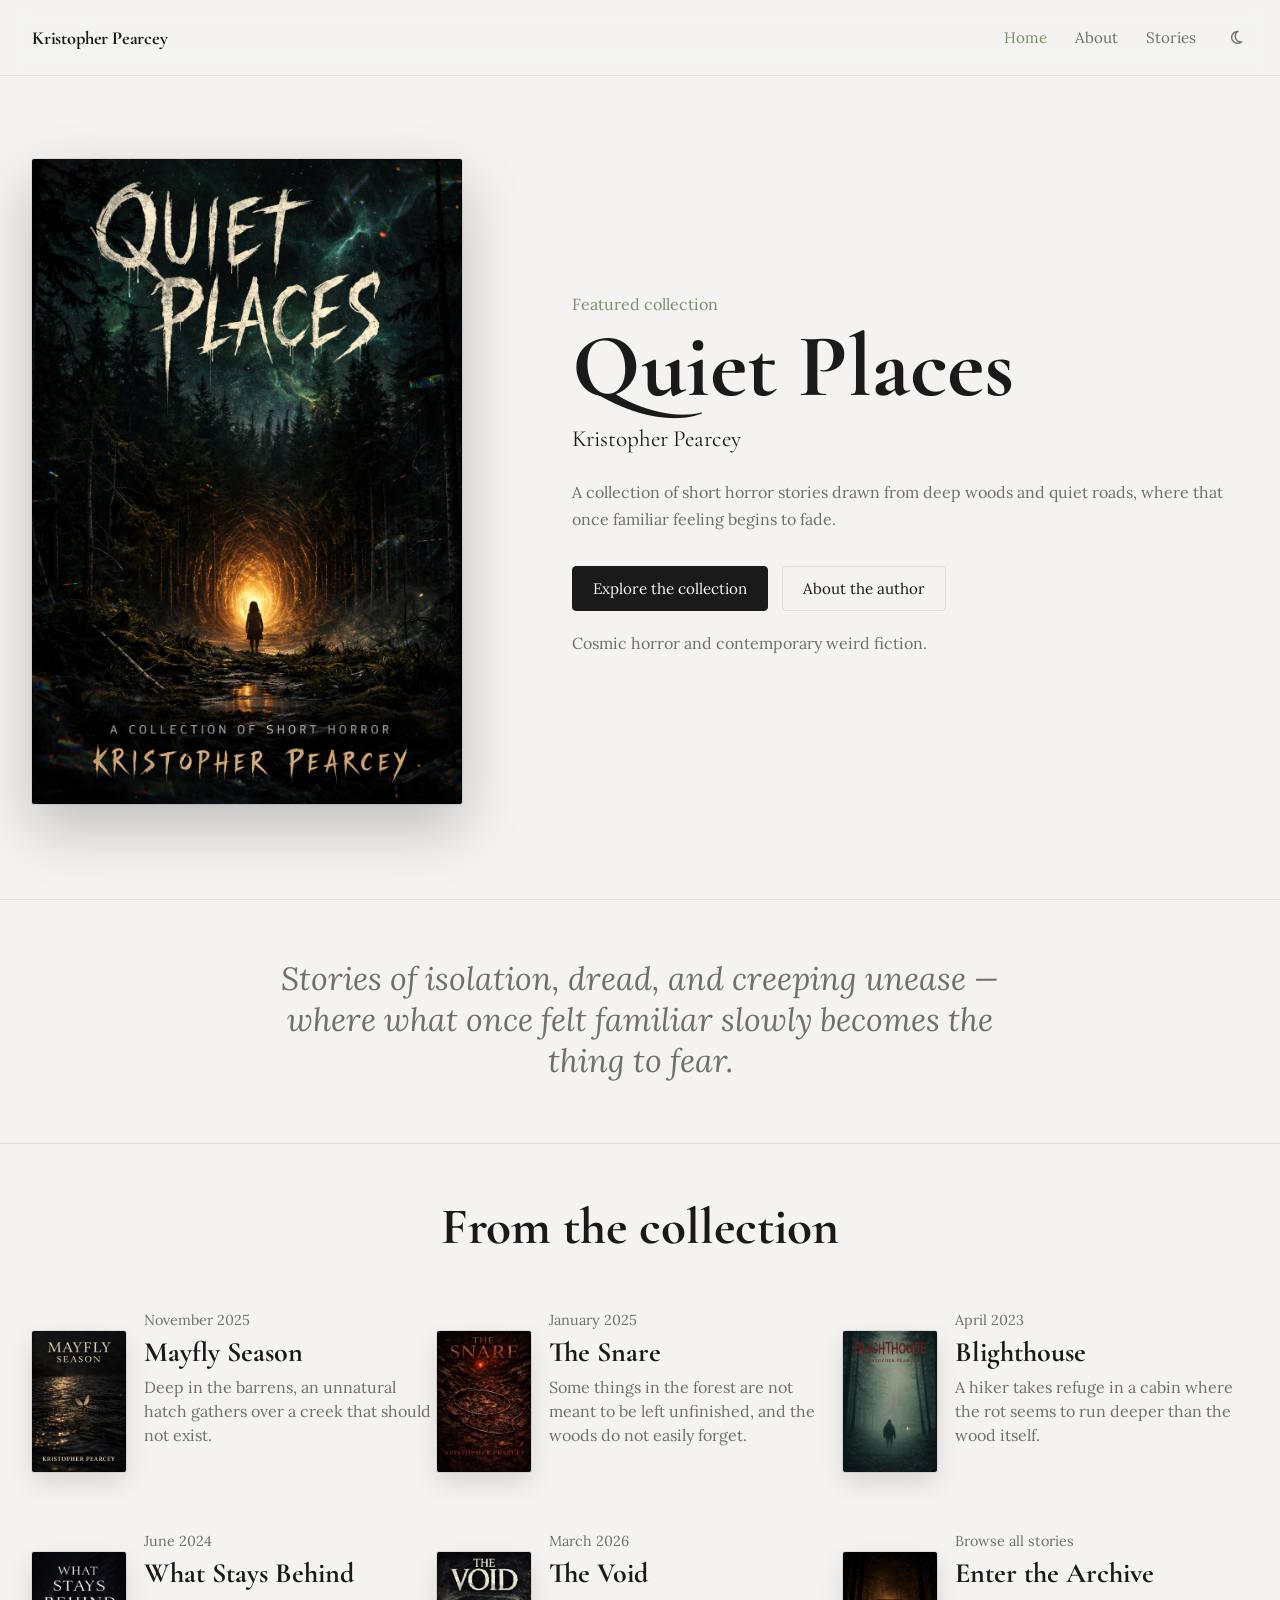
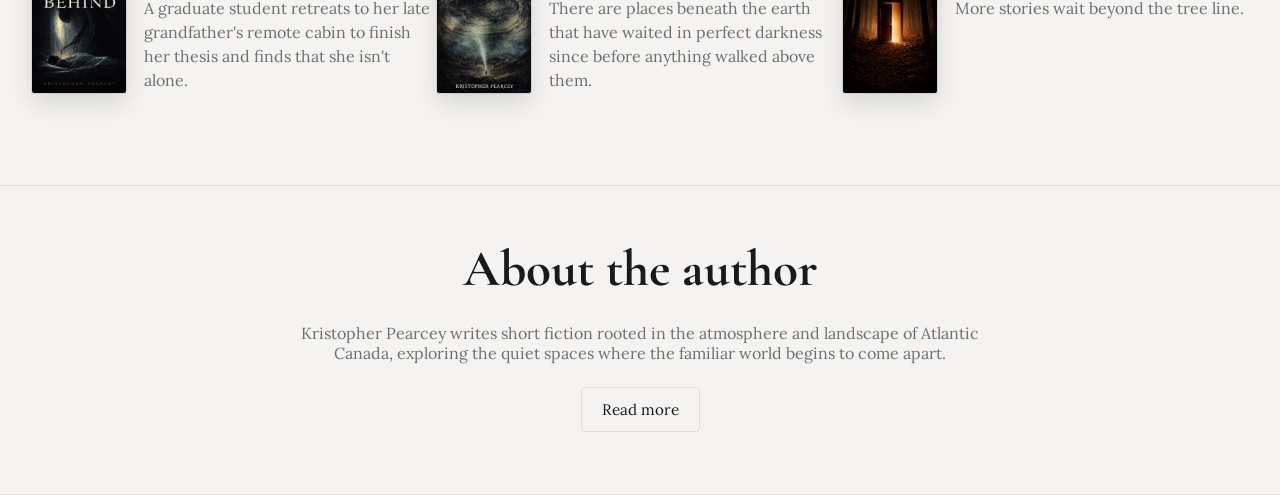
==== index.html @ 9dba3a94 "Update index.html" ====
<!doctype html>
<html lang="en" data-theme="light">
<head>
  <meta charset="UTF-8" />
  <meta name="viewport" content="width=device-width, initial-scale=1.0" />
  <title>Home | Kristopher Pearcey</title>
  <meta
    name="description"
    content="Cosmic horror and contemporary weird fiction by Kristopher Pearcey."
  />

  <link rel="preconnect" href="https://fonts.googleapis.com">
  <link rel="preconnect" href="https://fonts.gstatic.com" crossorigin>
  <link
    href="https://fonts.googleapis.com/css2?family=Cormorant+Garamond:wght@400;500;600;700&family=Lora:ital,wght@0,400;0,500;0,600;1,400;1,500"
    rel="stylesheet"
  />
  <link
    rel="stylesheet"
    href="https://cdnjs.cloudflare.com/ajax/libs/font-awesome/6.5.2/css/all.min.css"
  />
  <link rel="stylesheet" href="styles.css" />
</head>
<body data-page="home">
  <header class="site-header">
    <div class="site-shell header-inner">
      <a class="brand" href="index.html">Kristopher Pearcey</a>

      <nav class="top-nav" aria-label="Primary navigation">
        <a href="index.html" aria-current="page">Home</a>
        <a href="about.html">About</a>
        <a href="stories.html">Stories</a>
        <button class="theme-toggle" type="button" aria-label="Toggle dark mode" title="Toggle theme">
          <span class="theme-toggle__sun"><i class="fa-regular fa-sun"></i></span>
          <span class="theme-toggle__moon"><i class="fa-regular fa-moon"></i></span>
        </button>
      </nav>
    </div>
  </header>

  <main>
    <section class="section-panel hero-section hero-section--book">
      <div class="site-shell">
        <div class="hero-book-grid">
          <a class="hero-book-cover" href="stories.html" aria-label="Explore Shadows in the Pines">
            <img
              src="images/quiet-places.jpg"
              alt="Cover of Quiet Places by Kristopher Pearcey"
            />
          </a>

          <div class="hero-book-copy">
            <p class="hero-kicker">Featured collection</p>

            <h1 class="hero-book-title">Quiet Places</h1>

            <p class="hero-book-author">Kristopher Pearcey</p>

            <p class="hero-book-excerpt">
              A collection of short horror stories drawn from deep woods and quiet roads, where that once familiar feeling begins to fade.
            </p>

            <div class="hero-actions hero-actions--book">
              <a class="button button-primary" href="stories.html">Explore the collection</a>
              <a class="button button-secondary" href="about.html">About the author</a>
            </div>

            <p class="hero-book-note">
              Cosmic horror and contemporary weird fiction.
            </p>
          </div>
        </div>
      </div>
    </section>

    <section class="section-panel quote-section">
      <div class="site-shell narrow centered">
        <p class="featured-quote">
          Stories of isolation, dread, and creeping unease — where what once felt familiar slowly becomes the thing to fear.
        </p>
      </div>
    </section>

    <section class="section-panel recent-section">
      <div class="site-shell">
        <h2 class="section-title">From the collection</h2>
        
        <div class="story-grid">
          
          <a class="story-card story-card--featured" href="stories.html?story=mayfly-season">
            <div class="story-card__cover">
              <img src="images/mayfly-season.jpg" alt="" loading="lazy">
            </div>
            <div class="story-card__content">
              <p class="story-card__date">November 2025</p>
              <h3 class="story-card__title">Mayfly Season</h3>
              <p class="story-card__excerpt">
                Deep in the barrens, an unnatural hatch gathers over a creek that should not exist.
              </p>
            </div>
          </a>
          
          <a class="story-card story-card--featured" href="stories.html?story=the-snare">
            <div class="story-card__cover">
              <img src="images/the-snare.jpg" alt="" loading="lazy">
            </div>
            <div class="story-card__content">
              <p class="story-card__date">January 2025</p>
              <h3 class="story-card__title">The Snare</h3>
              <p class="story-card__excerpt">
                Some things in the forest are not meant to be left unfinished, and the woods do not easily forget.
              </p>
            </div>
          </a>

          <a class="story-card story-card--featured" href="stories.html?story=blighthouse">
            <div class="story-card__cover">
              <img src="images/blighthouse.jpg" alt="" loading="lazy">
            </div>
            <div class="story-card__content">
              <p class="story-card__date">April 2023</p>
              <h3 class="story-card__title">Blighthouse</h3>
              <p class="story-card__excerpt">
                A hiker takes refuge in a cabin where the rot seems to run deeper than the wood itself.
              </p>
            </div>
          </a>

          <a class="story-card story-card--featured" href="stories.html?story=what-stays-behind">
            <div class="story-card__cover">
              <img src="images/what-stays-behind.jpg" alt="" loading="lazy">
            </div>
            <div class="story-card__content">
              <p class="story-card__date">June 2024</p>
              <h3 class="story-card__title">What Stays Behind</h3>
              <p class="story-card__excerpt">
                A graduate student retreats to her late grandfather's remote cabin to finish her thesis and finds that she isn't alone.
              </p>
            </div>
          </a>

          <a class="story-card story-card--featured" href="stories.html?story=the-void">
            <div class="story-card__cover">
              <img src="images/the-void.jpg" alt="" loading="lazy">
            </div>
            <div class="story-card__content">
              <p class="story-card__date">March 2026</p>
              <h3 class="story-card__title">The Void</h3>
              <p class="story-card__excerpt">
                There are places beneath the earth that have waited in perfect darkness since before anything walked above them.
              </p>
            </div>
          </a>       

          <a class="story-card story-card--featured" href="stories.html?story=see-more">
            <div class="story-card__cover">
              <img src="images/see-more.jpg" alt="" loading="lazy">
            </div>
            <div class="story-card__content">
              <p class="story-card__date">Browse all stories</p>
              <h3 class="story-card__title">Enter the Archive</h3>
              <p class="story-card__excerpt">
                More stories wait beyond the tree line.
              </p>
            </div>
          </a>          
        </div>
      </div>
    </section>

    <section class="section-panel author-preview">
      <div class="site-shell narrow centered">
        <h2 class="section-title">About the author</h2>
        <p class="author-blurb">
          Kristopher Pearcey writes short fiction rooted in the atmosphere and landscape of Atlantic Canada, exploring the quiet spaces where the familiar world begins to come apart.
        </p>
        <a class="button button-secondary" href="about.html">Read more</a>
      </div>
    </section>
  </main>

  <script src="app.js"></script>
</body>
</html>
---- styles.css ----
:root {
  --bg: #f4f3f1;
  --surface: #ffffff;
  --surface-2: #ecebe8;
  --panel: rgba(17, 17, 17, 0.035);
  --border: rgba(17, 17, 17, 0.09);
  --text: #1a1a1a;
  --muted: #6f6f6f;
  --accent: #7a8f6b;
  --accent-strong: #5f7352;
  --transition: 260ms cubic-bezier(.2, .8, .2, 1);
  --header-height: 76px;
  --mobile-story-dock-height: 62px;
  color-scheme: light;
}

html[data-theme="dark"] {
  --bg: #121212;
  --surface: #1a1a1a;
  --surface-2: #222222;
  --panel: rgba(240, 242, 245, 0.035);
  --border: rgba(240, 242, 245, 0.085);
  --text: #f1f1f1;
  --muted: #9c9c9c;
  --accent: #7a8f6b;
  --accent-strong: #9bbd86;
  color-scheme: dark;
}

* {
  box-sizing: border-box;
}

html {
  scroll-behavior: smooth;
}

body {
  margin: 0;
  font-family: "Lora", Georgia, serif;
  background: var(--bg);
  color: var(--text);
  transition:
    background-color var(--transition),
    color var(--transition),
    border-color var(--transition);
}

body.mobile-nav-open {
  overflow: hidden;
}

img {
  max-width: 100%;
  display: block;
}

a {
  color: inherit;
  text-decoration: none;
}

button,
input,
select {
  font: inherit;
}

button {
  cursor: pointer;
}

a,
button,
input,
select,
article,
aside,
header,
section,
div,
figure,
img {
  transition:
    background-color var(--transition),
    color var(--transition),
    border-color var(--transition),
    box-shadow var(--transition),
    opacity var(--transition),
    transform var(--transition);
}

.site-shell {
  width: min(1240px, calc(100vw - 64px));
  margin: 0 auto;
}

.section-panel {
  border-bottom: 1px solid var(--border);
}

.section-min-h {
  min-height: calc(100vh - var(--header-height));
}

.centered {
  text-align: center;
}

.narrow {
  width: min(760px, 100%);
  margin-inline: auto;
}

.brand,
.page-title,
.section-title,
.story-title,
.story-card__title,
.story-list__title,
.story-topbar__title,
.hero-book-title,
.hero-book-author,
.story-body h1,
.story-body h2,
.story-body h3 {
  font-family: "Cormorant Garamond", Georgia, serif;
}

/* HEADER */

.site-header {
  position: sticky;
  top: 0;
  z-index: 50;
  height: var(--header-height);
  backdrop-filter: blur(12px);
  background: color-mix(in srgb, var(--bg) 92%, transparent);
  border-bottom: 1px solid var(--border);
}

.header-inner {
  height: 100%;
  display: flex;
  align-items: center;
  justify-content: space-between;
  gap: 24px;
}

.brand {
  font-size: 1.15rem;
  font-weight: 700;
  letter-spacing: -0.01em;
}

.top-nav {
  display: flex;
  gap: 28px;
  align-items: center;
}

.top-nav a,
.theme-toggle {
  color: var(--muted);
  font-size: 0.95rem;
}

.top-nav a:hover,
.top-nav a[aria-current="page"] {
  color: var(--accent);
}

.theme-toggle {
  border: 0;
  background: none;
  width: 24px;
  height: 24px;
  display: grid;
  place-items: center;
  position: relative;
  padding: 0;
  flex: 0 0 24px;
}

.theme-toggle span {
  position: absolute;
  line-height: 1;
}

.theme-toggle__sun {
  opacity: 0;
  transform: scale(.85) rotate(-20deg);
}

.theme-toggle__moon {
  opacity: 1;
  transform: scale(1) rotate(0);
}

html[data-theme="dark"] .theme-toggle__sun {
  opacity: 1;
  transform: scale(1) rotate(0);
}

html[data-theme="dark"] .theme-toggle__moon {
  opacity: 0;
  transform: scale(.85) rotate(20deg);
}

/* BUTTONS */

.button {
  display: inline-flex;
  align-items: center;
  justify-content: center;
  padding: 12px 20px;
  border-radius: 4px;
  border: 1px solid var(--border);
  font-size: 0.95rem;
}

.button-primary {
  background: var(--text);
  border-color: var(--text);
  color: var(--bg);
}

.button-primary:hover {
  opacity: .92;
}

.button-secondary {
  background: transparent;
  color: var(--text);
}

.button-secondary:hover {
  background: var(--panel);
}

/* HOME HERO */

.hero-section--book {
  min-height: calc(100vh - var(--header-height));
  display: flex;
  align-items: center;
}

.hero-book-grid {
  display: grid;
  grid-template-columns: minmax(280px, 430px) minmax(0, 1fr);
  gap: 110px;
  align-items: center;
  padding: 52px 0 64px;
}

.hero-book-cover {
  max-width: 430px;
}

.hero-book-cover img {
  border-radius: 2px;
  box-shadow:
    0 24px 60px rgba(0, 0, 0, 0.22),
    0 0 0 1px rgba(17, 22, 27, 0.08);
  transform: translateY(0) scale(1);
}

.hero-book-cover:hover img {
  transform: translateY(-4px) scale(1.012);
  box-shadow:
    0 30px 72px rgba(0, 0, 0, 0.26),
    0 0 0 1px rgba(17, 22, 27, 0.10);
}

.hero-book-copy {
  min-width: 0;
}

.hero-kicker {
  margin: 0 0 14px;
  color: var(--accent);
  font-size: 1rem;
}

.hero-book-title {
  font-size: clamp(3.6rem, 7vw, 6rem);
  line-height: .88;
  margin: 0 0 18px;
  text-wrap: balance;
}

.hero-book-author {
  margin: 0;
  font-size: 1.45rem;
}

.hero-book-excerpt,
.hero-book-note,
.author-blurb,
.prose p,
.story-card__excerpt,
.story-meta,
.story-list__meta,
.story-body,
.story-quote {
  color: var(--muted);
}

.hero-book-excerpt {
  margin-top: 26px;
  line-height: 1.7;
}

.hero-actions {
  margin-top: 32px;
  display: flex;
  gap: 14px;
  flex-wrap: wrap;
}

.hero-book-note {
  margin-top: 22px;
}

/* HOME SECTIONS */

.quote-section,
.recent-section,
.author-preview {
  padding: 58px 0 62px;
}

.section-title,
.page-title {
  font-size: clamp(2.8rem, 4vw, 3.5rem);
  line-height: 1;
  margin: 0 0 28px;
}

.section-title {
  text-align: center;
}

.featured-quote {
  text-align: center;
  font-style: italic;
  font-size: 2rem;
  color: var(--muted);
  margin: 0;
}

/* HOME STORY ROWS */

.story-grid {
  display: grid;
  grid-template-columns: repeat(3, minmax(0, 1fr));
  gap: 0;
}

.story-card {
  background: transparent;
  border: 0;
  padding: 30px 0;
  display: flex;
  flex-direction: column;
  gap: 10px;
}

.story-card__date {
  font-size: 0.9rem;
  color: var(--muted);
  margin: 0;
}

.story-card__title {
  font-size: 1.75rem;
  margin: 0;
  transition: color var(--transition);
}

.story-card:hover .story-card__title {
  color: var(--accent);
}

.story-card__excerpt {
  line-height: 1.5;
  margin: 0;
}

.story-card--featured {
  display: grid;
  grid-template-columns: 94px minmax(0, 1fr);
  gap: 18px;
  align-items: start;
}

.story-card__cover {
  width: 94px;
  margin-top: 20px;
}

.story-card__cover img {
  width: 100%;
  aspect-ratio: 2 / 3;
  object-fit: cover;
  border-radius: 2px;
  box-shadow:
    0 10px 24px rgba(0, 0, 0, 0.12),
    0 0 0 1px rgba(17, 22, 27, 0.08);
}

.story-card--featured:hover .story-card__cover img {
  transform: translateY(-2px) scale(1.015);
  box-shadow:
    0 14px 30px rgba(0, 0, 0, 0.16),
    0 0 0 1px rgba(17, 22, 27, 0.10);
}

.story-card__content {
  min-width: 0;
  display: flex;
  flex-direction: column;
  gap: 6px;
}

.author-preview .author-blurb {
  max-width: 700px;
  margin: 0 auto 24px;
  text-align: center;
}

/* ABOUT */

.about-wrap {
  padding: 72px 0 88px;
}

.about-copy {
  width: min(700px, 100%);
  margin: 0 auto;
}

.about-copy .page-title {
  text-align: left;
  margin-bottom: 32px;
}

.author-photo-placeholder {
  margin: 0 0 38px;
  min-height: 360px;
  border: 1px solid var(--border);
  background: var(--panel);
  display: grid;
  place-items: center;
  color: var(--muted);
  font-style: italic;
  font-size: 1.08rem;
}

.prose p {
  margin: 0 0 24px;
  font-size: 1.08rem;
  line-height: 1.9;
}

/* STORIES LAYOUT */

.stories-layout {
  display: grid;
  grid-template-columns: 310px minmax(0, 1fr);
  min-height: calc(100vh - var(--header-height));
}

.stories-sidebar {
  border-right: 1px solid var(--border);
  background: color-mix(in srgb, var(--surface) 72%, transparent);
  position: sticky;
  top: var(--header-height);
  height: calc(100vh - var(--header-height));
  overflow: hidden;
}

.stories-sidebar__inner {
  height: 100%;
  display: flex;
  flex-direction: column;
  padding: 16px 0 0;
}

.stories-sidebar__mobile-head {
  display: none;
}

/* STORIES SEARCH / SORT */

.search-wrap,
.select-wrap {
  position: relative;
  margin: 0 16px 12px;
}

.search-icon {
  position: absolute;
  left: 14px;
  top: 50%;
  transform: translateY(-50%);
  color: var(--muted);
  pointer-events: none;
  z-index: 1;
}

.search-wrap input,
.select-wrap select {
  width: 100%;
  min-height: 50px;
  border: 1px solid var(--border);
  border-radius: 4px;
  outline: none;
  color: var(--text);
}

.search-wrap input {
  background: transparent;
  padding: 0 16px 0 38px;
}

.select-wrap select {
  appearance: none;
  -webkit-appearance: none;
  -moz-appearance: none;
  background: var(--surface);
  padding: 0 42px 0 16px;
}

html[data-theme="dark"] .select-wrap select {
  background: var(--surface-2);
  color: var(--text);
}

.select-wrap::after {
  content: "⌄";
  position: absolute;
  right: 18px;
  top: 50%;
  transform: translateY(-50%);
  color: var(--muted);
  pointer-events: none;
  line-height: 1;
}

.story-list {
  flex: 1;
  overflow: auto;
  border-top: 1px solid var(--border);
}

.story-list-item {
  display: block;
  padding: 14px 16px;
  border-bottom: 1px solid var(--border);
  border-left: 3px solid transparent;
}

.story-list-item:hover,
.story-list-item.is-active {
  background: var(--panel);
  border-left-color: var(--accent);
}

.story-list__title {
  margin: 0 0 5px;
  font-size: 1.28rem;
  line-height: 1.1;
}

.story-list__meta {
  font-size: 0.9rem;
  margin: 0;
}

/* STORY READER */

.stories-main {
  min-width: 0;
}

.story-topbar {
  position: sticky;
  top: var(--header-height);
  z-index: 10;
  min-height: 56px;
  display: flex;
  align-items: center;
  gap: 14px;
  padding: 0 0 0 32px;
  border-bottom: 1px solid var(--border);
  background: color-mix(in srgb, var(--bg) 92%, transparent);
  backdrop-filter: blur(10px);
}

.sidebar-toggle {
  border: 0;
  background: transparent;
  color: var(--muted);
  font-size: 1rem;
  width: 18px;
  min-width: 18px;
  height: 18px;
  padding: 0;
  display: grid;
  place-items: center;
  line-height: 1;
  align-self: center;
  flex: 0 0 18px;
}

.sidebar-toggle:hover {
  color: var(--accent);
}

.story-topbar__title {
  font-size: 1.32rem;
  font-weight: 600;
  white-space: nowrap;
  overflow: hidden;
  text-overflow: ellipsis;
  opacity: 0;
  transform: translateY(2px);
  pointer-events: none;
}

.story-topbar.show-title .story-topbar__title {
  opacity: 1;
  transform: translateY(0);
}

.story-article {
  width: min(860px, calc(100vw - 380px));
  margin: 0 auto;
  padding: 38px 0 90px;
}

.story-header {
  margin-bottom: 34px;
}

.story-title {
  margin: 0;
  font-size: clamp(3rem, 4.8vw, 4.2rem);
  line-height: .96;
}

.story-meta {
  display: flex;
  flex-wrap: wrap;
  gap: 12px;
  margin-top: 14px;
  font-size: 1rem;
}

.story-quote {
  margin: 24px 0 22px;
  padding-left: 18px;
  border-left: 2px solid var(--accent);
  font-size: 1.08rem;
  font-style: italic;
  line-height: 1.55;
}

.story-downloads {
  display: flex;
  gap: 12px;
  flex-wrap: wrap;
}

.story-downloads a {
  border: 1px solid var(--border);
  padding: 9px 14px;
  border-radius: 4px;
  font-size: .94rem;
}

.story-downloads a:hover {
  background: var(--panel);
}

.story-divider {
  margin: 34px 0 30px;
  border: 0;
  border-top: 1px solid var(--border);
}

.story-body {
  font-size: 1.08rem;
  line-height: 1.9;
}

.story-body p {
  margin: 0 0 24px;
}

.story-body h1,
.story-body h2,
.story-body h3 {
  margin: 40px 0 16px;
  letter-spacing: -0.02em;
}

.story-body blockquote {
  margin: 30px 0;
  padding-left: 18px;
  border-left: 2px solid var(--accent);
  color: var(--muted);
  font-style: italic;
}

.story-body hr {
  border: 0;
  border-top: 1px solid var(--border);
  margin: 30px 0;
}

.story-body ul,
.story-body ol {
  margin: 0 0 24px 1.25rem;
}

.story-loading,
.empty-state {
  color: var(--muted);
  font-size: 1rem;
}

/* COLLAPSED STATES */

.sidebar-collapsed .stories-layout {
  grid-template-columns: 0 minmax(0, 1fr);
}

.sidebar-collapsed .stories-sidebar {
  width: 0;
  border-right-color: transparent;
}

.sidebar-collapsed .stories-sidebar__inner {
  opacity: 0;
  pointer-events: none;
}

.sidebar-collapsed .story-article {
  width: min(860px, calc(100vw - 120px));
}

/* MOBILE OVERLAY */

.stories-overlay {
  position: fixed;
  inset: var(--header-height) 0 0 0;
  z-index: 35;
  background: rgba(0, 0, 0, 0.28);
  opacity: 0;
  pointer-events: none;
}

.stories-overlay.is-visible {
  opacity: 1;
  pointer-events: auto;
}

.mobile-story-dock {
  display: none;
}

.sr-only {
  position: absolute;
  width: 1px;
  height: 1px;
  padding: 0;
  margin: -1px;
  overflow: hidden;
  clip: rect(0, 0, 0, 0);
  white-space: nowrap;
  border: 0;
}

/* RESPONSIVE */

@media (max-width: 1100px) {
  .story-grid {
    grid-template-columns: 1fr;
  }

  .hero-book-grid {
    grid-template-columns: minmax(240px, 360px) 1fr;
    gap: 36px;
  }

  .story-article,
  .sidebar-collapsed .story-article {
    width: min(720px, calc(100vw - 48px));
  }
}

@media (max-width: 900px) {
  .site-shell {
    width: min(100vw - 40px, 1280px);
  }

  .hero-section--book {
    min-height: auto;
  }

  .hero-book-grid {
    grid-template-columns: 1fr;
    text-align: center;
    gap: 24px;
    padding: 34px 0 44px;
  }

  .hero-book-cover {
    margin: 0 auto;
    max-width: 260px;
  }

  .hero-book-copy {
    width: 100%;
    max-width: 42rem;
    margin: 0 auto;
  }

  .hero-book-title {
    font-size: clamp(2.75rem, 10vw, 4.2rem);
    margin-bottom: 12px;
  }

  .hero-book-author {
    font-size: 1.25rem;
  }

  .hero-book-excerpt {
    margin-top: 18px;
    font-size: 1rem;
    line-height: 1.7;
    max-width: 34rem;
    margin-left: auto;
    margin-right: auto;
  }

  .hero-book-note {
    font-size: 0.98rem;
    max-width: 34rem;
    margin-left: auto;
    margin-right: auto;
  }

  .hero-actions {
    justify-content: center;
    margin-top: 24px;
  }

  .quote-section,
  .recent-section,
  .author-preview {
    padding: 44px 0 48px;
  }

  .featured-quote {
    font-size: 1.5rem;
    line-height: 1.45;
    max-width: 22em;
    margin-inline: auto;
  }

  .story-grid {
    gap: 8px;
  }

  .story-card__content {
    padding-right: 4px;
  }

  .about-wrap {
    padding-top: 44px;
    padding-bottom: 50px;
  }

  .about-copy {
    width: min(720px, 100%);
  }

  .stories-layout {
    display: block;
    min-height: calc(100vh - var(--header-height));
  }

  .stories-main {
    min-width: 0;
  }

  .stories-sidebar {
    position: fixed;
    top: auto;
    left: 0;
    right: 0;
    bottom: 0;
    width: 100%;
    height: min(78vh, 680px);
    border-right: 0;
    border-top: 1px solid var(--border);
    background: color-mix(in srgb, var(--surface) 94%, transparent);
    z-index: 45;
    transform: translateY(100%);
    box-shadow: 0 -24px 60px rgba(0, 0, 0, 0.18);
    border-radius: 18px 18px 0 0;
    overflow: hidden;
  }

  html[data-theme="dark"] .stories-sidebar {
    background: color-mix(in srgb, var(--surface-2) 94%, transparent);
  }

  .stories-sidebar__inner {
    padding: 0 0 max(16px, env(safe-area-inset-bottom));
  }

  .stories-sidebar__mobile-head {
    display: block;
    padding: 10px 16px 12px;
    border-bottom: 1px solid var(--border);
    text-align: center;
    background: color-mix(in srgb, var(--surface) 88%, transparent);
  }

  html[data-theme="dark"] .stories-sidebar__mobile-head {
    background: color-mix(in srgb, var(--surface-2) 88%, transparent);
  }

  .stories-sidebar__handle {
    width: 44px;
    height: 5px;
    border-radius: 999px;
    margin: 0 auto 10px;
    background: var(--border);
  }

  .stories-sidebar__mobile-title {
    font-size: 0.98rem;
    color: var(--muted);
  }

  .sidebar-collapsed .stories-sidebar {
    width: 100%;
    transform: translateY(100%);
    border-right-color: transparent;
  }

  body.mobile-stories-open .stories-sidebar {
    transform: translateY(0);
  }

  .sidebar-collapsed .stories-sidebar__inner {
    opacity: 1;
    pointer-events: auto;
  }

  .search-wrap,
  .select-wrap {
    margin: 12px 16px 0;
  }

  .story-list {
    border-top: 0;
    margin-top: 12px;
  }

  .story-list-item {
    padding: 14px 16px;
    border-left: 0;
  }

  .story-list-item:hover,
  .story-list-item.is-active {
    border-left-color: transparent;
    box-shadow: inset 3px 0 0 var(--accent);
  }

  .story-topbar {
    min-height: 54px;
    padding: 0 20px;
    gap: 12px;
  }

  .story-topbar__title {
    font-size: 1.15rem;
  }

  .story-article,
  .sidebar-collapsed .story-article {
    width: min(760px, calc(100vw - 48px));
    padding: 30px 0 calc(110px + env(safe-area-inset-bottom));
  }

  .mobile-story-dock {
    position: fixed;
    left: 16px;
    right: 16px;
    bottom: calc(14px + env(safe-area-inset-bottom));
    z-index: 44;
    min-height: var(--mobile-story-dock-height);
    display: inline-flex;
    align-items: center;
    justify-content: center;
    gap: 10px;
    border: 1px solid var(--border);
    border-radius: 999px;
    background: color-mix(in srgb, var(--surface) 92%, transparent);
    backdrop-filter: blur(12px);
    color: var(--text);
    box-shadow: 0 12px 34px rgba(0, 0, 0, 0.18);
    padding: 0 18px;
  }

  html[data-theme="dark"] .mobile-story-dock {
    background: color-mix(in srgb, var(--surface-2) 92%, transparent);
  }

  .mobile-story-dock:hover {
    border-color: color-mix(in srgb, var(--accent) 60%, var(--border));
  }

  .mobile-story-dock__icon {
    font-size: 0.95rem;
    line-height: 1;
    color: var(--muted);
  }

  .mobile-story-dock__label {
    font-size: 0.95rem;
  }
}

@media (max-width: 640px) {
  :root {
    --header-height: 64px;
    --mobile-story-dock-height: 58px;
  }

  .site-header {
    height: auto;
    min-height: var(--header-height);
  }

  .site-shell {
    width: min(100vw - 32px, 1280px);
  }

  .header-inner {
    min-height: var(--header-height);
    height: auto;
    display: grid;
    grid-template-columns: minmax(0, 1fr) auto;
    align-items: center;
    gap: 10px;
    padding-top: 10px;
    padding-bottom: 10px;
  }

  .brand {
    font-size: 0.98rem;
    line-height: 1.1;
    white-space: nowrap;
    overflow: hidden;
    text-overflow: ellipsis;
    max-width: none;
  }

  .top-nav {
    display: flex;
    align-items: center;
    justify-content: flex-end;
    gap: 14px;
    min-width: 0;
  }

  .top-nav a,
  .theme-toggle {
    font-size: 0.92rem;
  }

  .theme-toggle {
    width: 22px;
    height: 22px;
    flex: 0 0 22px;
  }

  .hero-section--book .site-shell,
  .quote-section .site-shell,
  .recent-section .site-shell,
  .author-preview .site-shell,
  .about-wrap {
    padding-left: 2px;
    padding-right: 2px;
  }

  .hero-section--book {
    min-height: auto;
  }

  .hero-book-grid {
    gap: 20px;
    padding: 26px 0 36px;
  }

  .hero-book-cover {
    max-width: 190px;
    margin: 0 auto;
  }

  .hero-book-title {
    font-size: clamp(2.25rem, 10.5vw, 3.15rem);
    line-height: 0.94;
    margin: 0 0 10px;
  }

  .hero-book-author {
    font-size: 1.02rem;
  }

  .hero-kicker {
    margin: 0 0 10px;
    font-size: 0.98rem;
  }

  .hero-book-copy {
    width: 100%;
    max-width: 34rem;
    margin: 0 auto;
  }

  .hero-book-excerpt {
    margin-top: 16px;
    font-size: 1rem;
    line-height: 1.72;
    max-width: 100%;
  }

  .hero-actions {
    margin-top: 22px;
    gap: 10px;
  }

  .hero-actions .button {
    min-height: 46px;
    padding: 11px 16px;
  }

  .hero-book-note {
    margin-top: 16px;
    font-size: 0.98rem;
    line-height: 1.6;
    max-width: 100%;
  }

  .quote-section,
  .recent-section,
  .author-preview {
    padding: 38px 0 42px;
  }

  .section-title,
  .page-title {
    font-size: 2.05rem;
    margin-bottom: 22px;
  }

  .featured-quote {
    font-size: 1.28rem;
    line-height: 1.55;
    max-width: 20em;
    margin: 0 auto;
  }

  .story-grid {
    gap: 2px;
  }

  .story-card {
    padding: 18px 0;
  }

  .story-card--featured {
    grid-template-columns: 72px minmax(0, 1fr);
    gap: 14px;
  }

  .story-card__cover {
    width: 72px;
    margin-top: 8px;
  }

  .story-card__title {
    font-size: 1.55rem;
    line-height: 1.02;
  }

  .story-card__date {
    font-size: 0.9rem;
  }

  .story-card__excerpt {
    font-size: 1rem;
    line-height: 1.58;
    max-width: 100%;
  }

  .about-wrap {
    padding-top: 34px;
    padding-bottom: 42px;
  }

  .about-copy {
    width: 100%;
  }

  .about-copy .page-title {
    margin-bottom: 22px;
  }

  .author-photo-placeholder {
    min-height: 200px;
    margin: 0 0 24px;
  }

  .prose p {
    margin: 0 0 18px;
    font-size: 1rem;
    line-height: 1.82;
  }

  .search-wrap,
  .select-wrap {
    margin-inline: 14px;
  }

  .search-wrap input,
  .select-wrap select {
    min-height: 48px;
    font-size: 16px;
  }

  .story-topbar {
    min-height: 50px;
    padding: 0 16px;
    gap: 10px;
  }

  .sidebar-toggle {
    display: none;
  }

  .story-topbar__title {
    font-size: 1.05rem;
  }

  .story-article,
  .sidebar-collapsed .story-article {
    width: min(100vw - 32px, 720px);
    padding-top: 24px;
    padding-bottom: calc(100px + env(safe-area-inset-bottom));
  }

  .story-header {
    margin-bottom: 26px;
  }

  .story-title {
    font-size: 2.45rem;
    line-height: 0.98;
  }

  .story-meta {
    gap: 8px;
    margin-top: 12px;
    font-size: 0.92rem;
    line-height: 1.45;
  }

  .story-quote {
    margin: 18px 0;
    padding-left: 14px;
    font-size: 1rem;
    line-height: 1.62;
  }

  .story-downloads {
    gap: 10px;
  }

  .story-downloads a {
    min-height: 42px;
    padding: 8px 12px;
    font-size: 0.9rem;
    display: inline-flex;
    align-items: center;
    justify-content: center;
  }

  .story-divider {
    margin: 24px 0 22px;
  }

  .story-body {
    font-size: 1rem;
    line-height: 1.9;
  }

  .story-body p {
    margin-bottom: 20px;
  }

  .story-body h1,
  .story-body h2,
  .story-body h3 {
    margin: 30px 0 12px;
  }

  .story-body h1 { font-size: 1.95rem; }
  .story-body h2 { font-size: 1.65rem; }
  .story-body h3 { font-size: 1.4rem; }

  .mobile-story-dock {
    left: 12px;
    right: 12px;
    bottom: calc(12px + env(safe-area-inset-bottom));
  }
}

@media (max-width: 520px) {
  .header-inner {
    grid-template-columns: minmax(0, 1fr);
    justify-items: start;
    gap: 8px;
    padding-top: 10px;
    padding-bottom: 10px;
  }

  .brand {
    max-width: 100%;
    font-size: 0.94rem;
  }

  .top-nav {
    width: 100%;
    justify-content: flex-start;
    gap: 12px;
    flex-wrap: wrap;
  }

  .top-nav a,
  .theme-toggle {
    font-size: 0.88rem;
  }

  .site-shell {
    width: min(100vw - 28px, 1280px);
  }

  .hero-book-title,
  .section-title,
  .page-title {
    font-size: 1.95rem;
  }

  .hero-book-cover {
    max-width: 170px;
  }

  .story-card--featured {
    grid-template-columns: 66px minmax(0, 1fr);
    gap: 12px;
  }

  .story-card__cover {
    width: 66px;
  }

  .story-card__title {
    font-size: 1.42rem;
  }

  .story-article,
  .sidebar-collapsed .story-article {
    width: min(100vw - 28px, 720px);
  }

  .story-title {
    font-size: 2.2rem;
  }

  .stories-sidebar {
    height: min(80vh, 700px);
  }
}
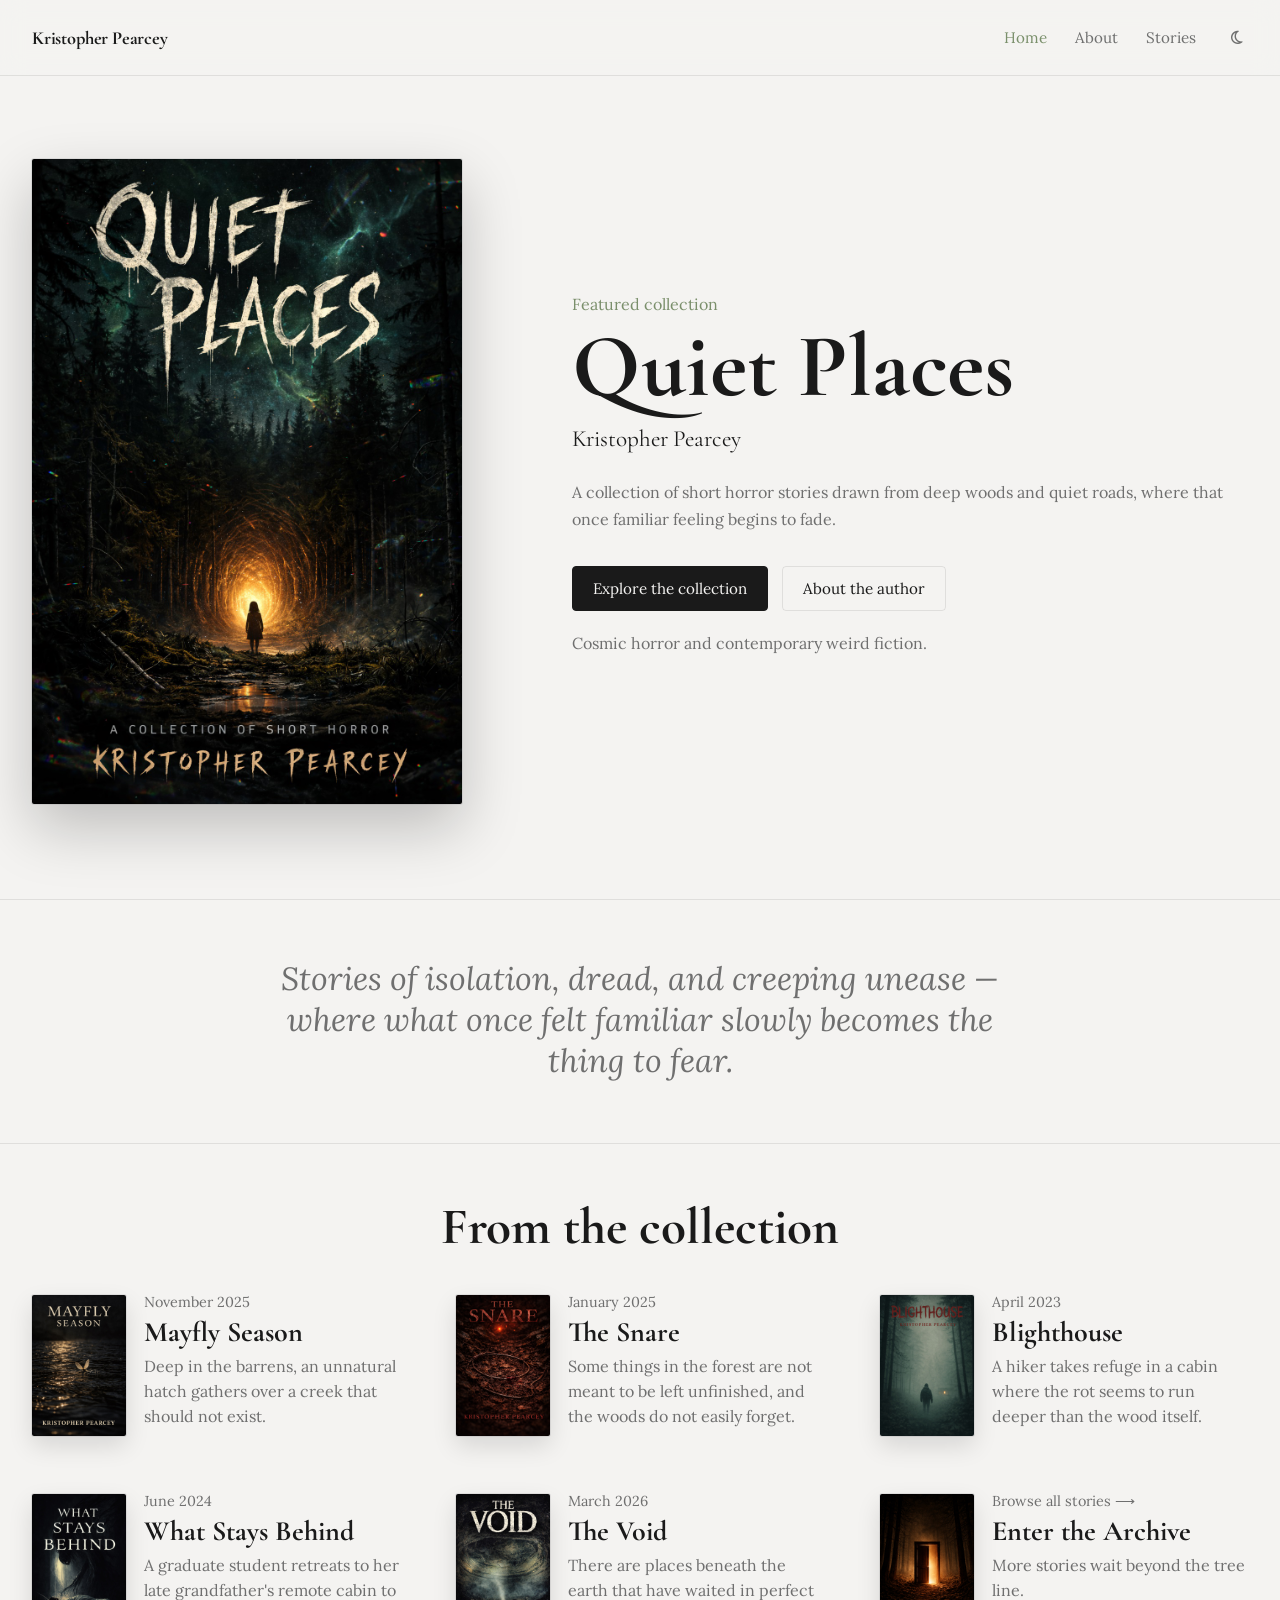
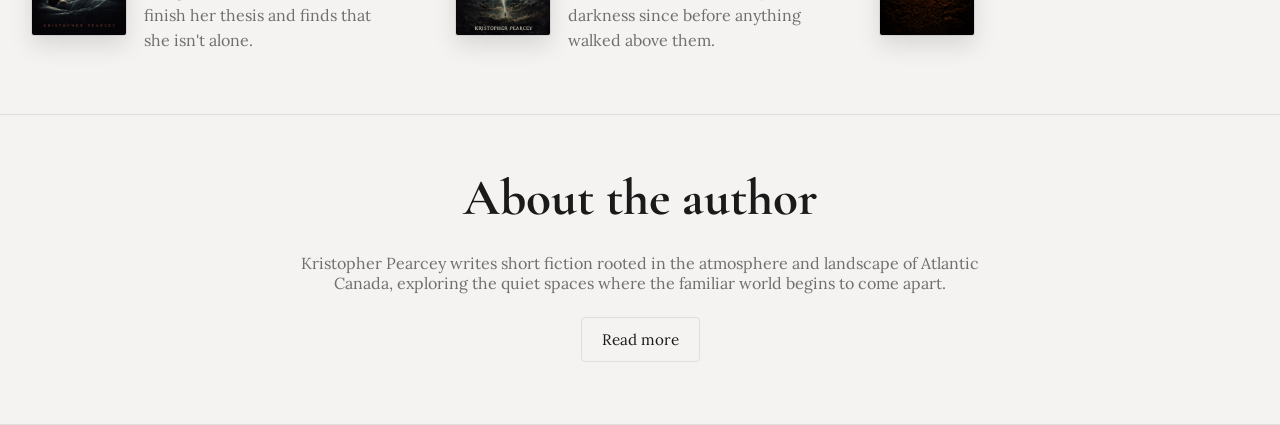
==== commit c7a94462: "Update index.html" ====
--- a/index.html
+++ b/index.html
@@ -157,7 +157,7 @@
               <img src="images/see-more.jpg" alt="" loading="lazy">
             </div>
             <div class="story-card__content">
-              <p class="story-card__date">Browse all stories</p>
+              <p class="story-card__date">Browse all stories ⟶</p>
               <h3 class="story-card__title">Enter the Archive</h3>
               <p class="story-card__excerpt">
                 More stories wait beyond the tree line.
--- a/styles.css
+++ b/styles.css
@@ -342,6 +342,10 @@
   text-align: center;
 }
 
+.recent-section .section-title {
+  margin-bottom: 42px;
+}
+
 .featured-quote {
   text-align: center;
   font-style: italic;
@@ -355,26 +359,30 @@
 .story-grid {
   display: grid;
   grid-template-columns: repeat(3, minmax(0, 1fr));
-  gap: 0;
+  column-gap: 56px;
+  row-gap: 58px;
+  align-items: start;
 }
 
 .story-card {
   background: transparent;
   border: 0;
-  padding: 30px 0;
-  display: flex;
-  flex-direction: column;
-  gap: 10px;
+  padding: 0;
+  display: block;
+  min-width: 0;
 }
 
 .story-card__date {
   font-size: 0.9rem;
   color: var(--muted);
   margin: 0;
+  line-height: 1;
+  align-self: start;
 }
 
 .story-card__title {
   font-size: 1.75rem;
+  line-height: 1.02;
   margin: 0;
   transition: color var(--transition);
 }
@@ -384,20 +392,22 @@
 }
 
 .story-card__excerpt {
-  line-height: 1.5;
+  line-height: 1.55;
   margin: 0;
+  max-width: 26ch;
 }
 
 .story-card--featured {
   display: grid;
   grid-template-columns: 94px minmax(0, 1fr);
-  gap: 18px;
+  column-gap: 18px;
   align-items: start;
+  min-width: 0;
 }
 
 .story-card__cover {
   width: 94px;
-  margin-top: 20px;
+  align-self: start;
 }
 
 .story-card__cover img {
@@ -419,9 +429,10 @@
 
 .story-card__content {
   min-width: 0;
-  display: flex;
-  flex-direction: column;
-  gap: 6px;
+  display: grid;
+  grid-template-rows: auto auto 1fr;
+  row-gap: 8px;
+  align-content: start;
 }
 
 .author-preview .author-blurb {
@@ -789,6 +800,8 @@
 @media (max-width: 1100px) {
   .story-grid {
     grid-template-columns: 1fr;
+    row-gap: 34px;
+    column-gap: 0;
   }
 
   .hero-book-grid {
@@ -873,11 +886,11 @@
   }
 
   .story-grid {
-    gap: 8px;
+    gap: 26px;
   }
 
   .story-card__content {
-    padding-right: 4px;
+    padding-right: 0;
   }
 
   .about-wrap {
@@ -1174,6 +1187,10 @@
     margin-bottom: 22px;
   }
 
+  .recent-section .section-title {
+    margin-bottom: 30px;
+  }
+
   .featured-quote {
     font-size: 1.28rem;
     line-height: 1.55;
@@ -1182,21 +1199,20 @@
   }
 
   .story-grid {
-    gap: 2px;
+    gap: 22px;
   }
 
   .story-card {
-    padding: 18px 0;
+    padding: 0;
   }
 
   .story-card--featured {
     grid-template-columns: 72px minmax(0, 1fr);
-    gap: 14px;
+    column-gap: 14px;
   }
 
   .story-card__cover {
     width: 72px;
-    margin-top: 8px;
   }
 
   .story-card__title {
@@ -1378,7 +1394,7 @@
 
   .story-card--featured {
     grid-template-columns: 66px minmax(0, 1fr);
-    gap: 12px;
+    column-gap: 12px;
   }
 
   .story-card__cover {
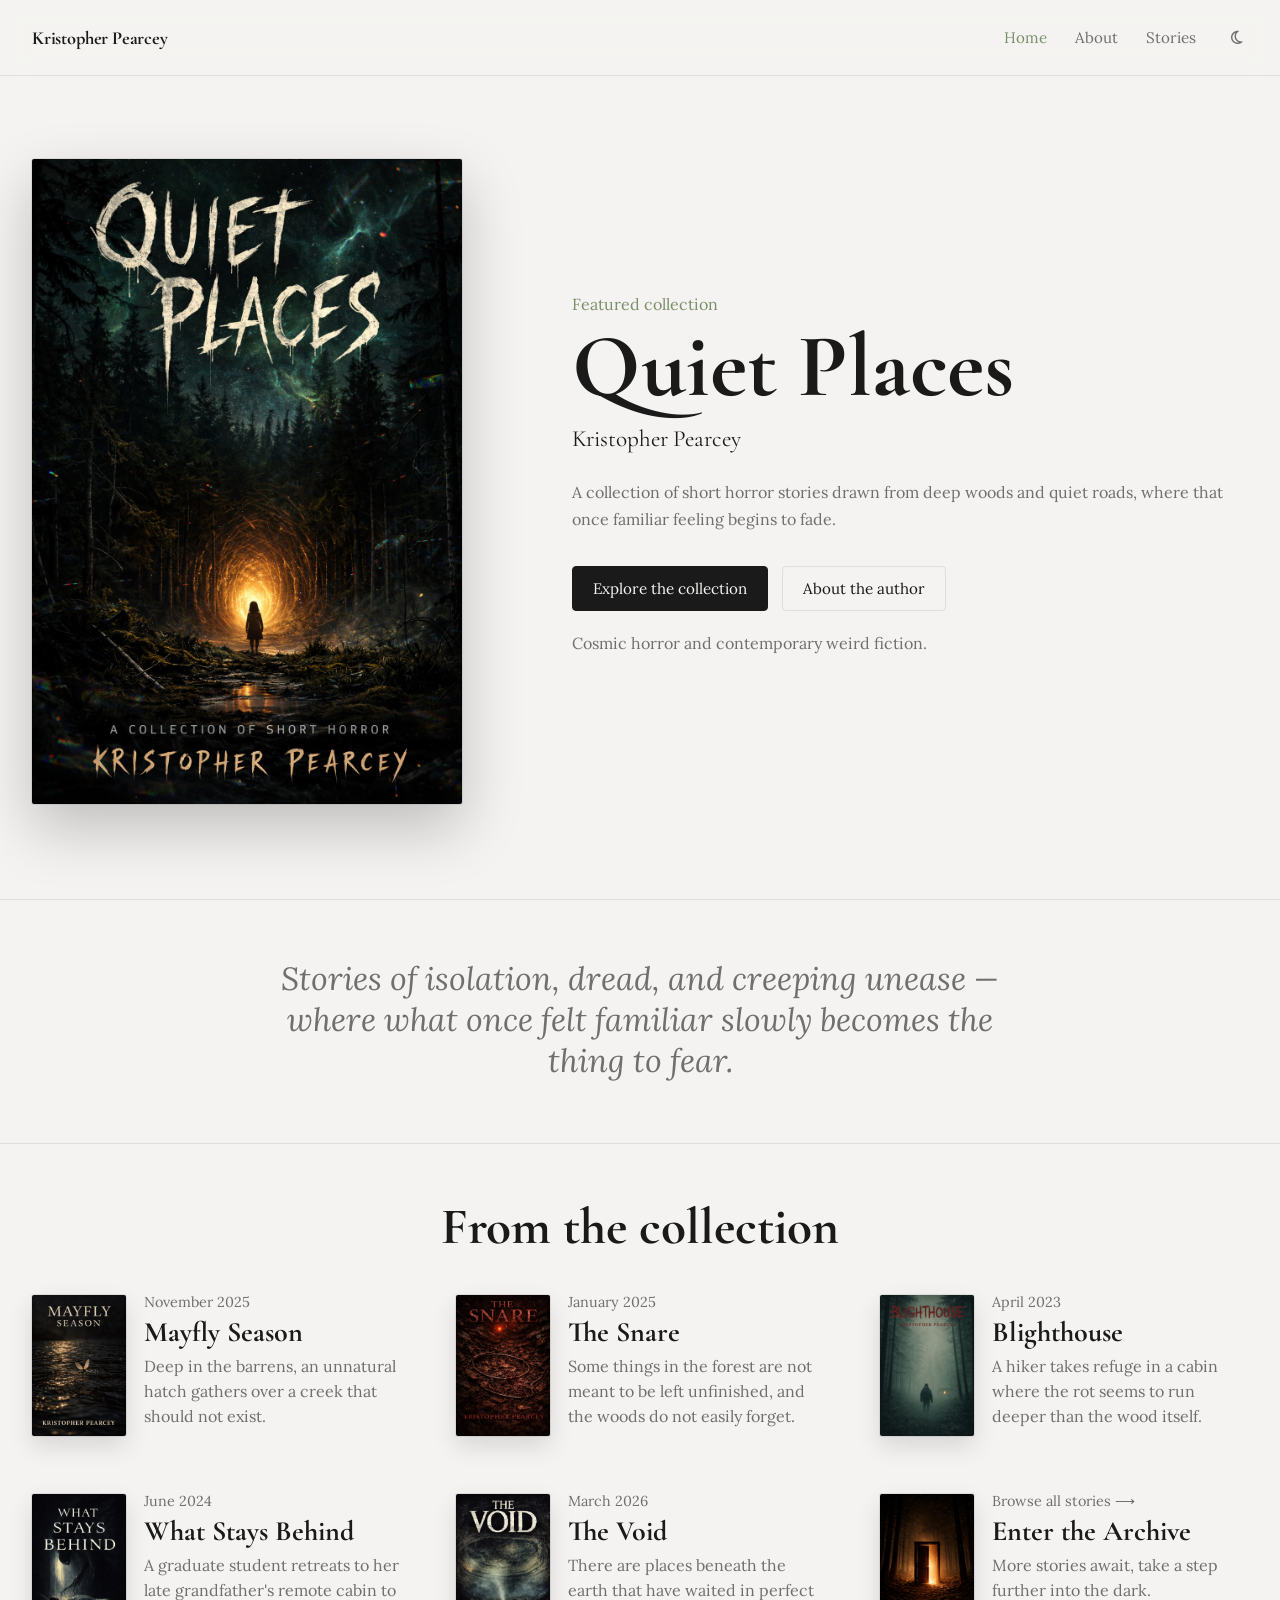
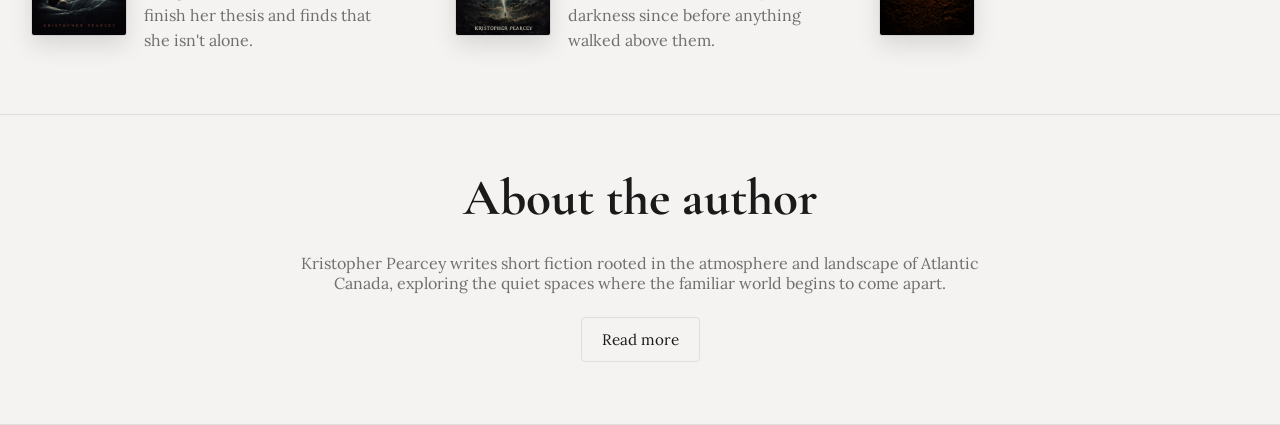
==== commit b643cdc2: "Update index.html" ====
--- a/index.html
+++ b/index.html
@@ -160,7 +160,7 @@
               <p class="story-card__date">Browse all stories ⟶</p>
               <h3 class="story-card__title">Enter the Archive</h3>
               <p class="story-card__excerpt">
-                More stories wait beyond the tree line.
+                More stories await, take a step further into the dark.
               </p>
             </div>
           </a>          
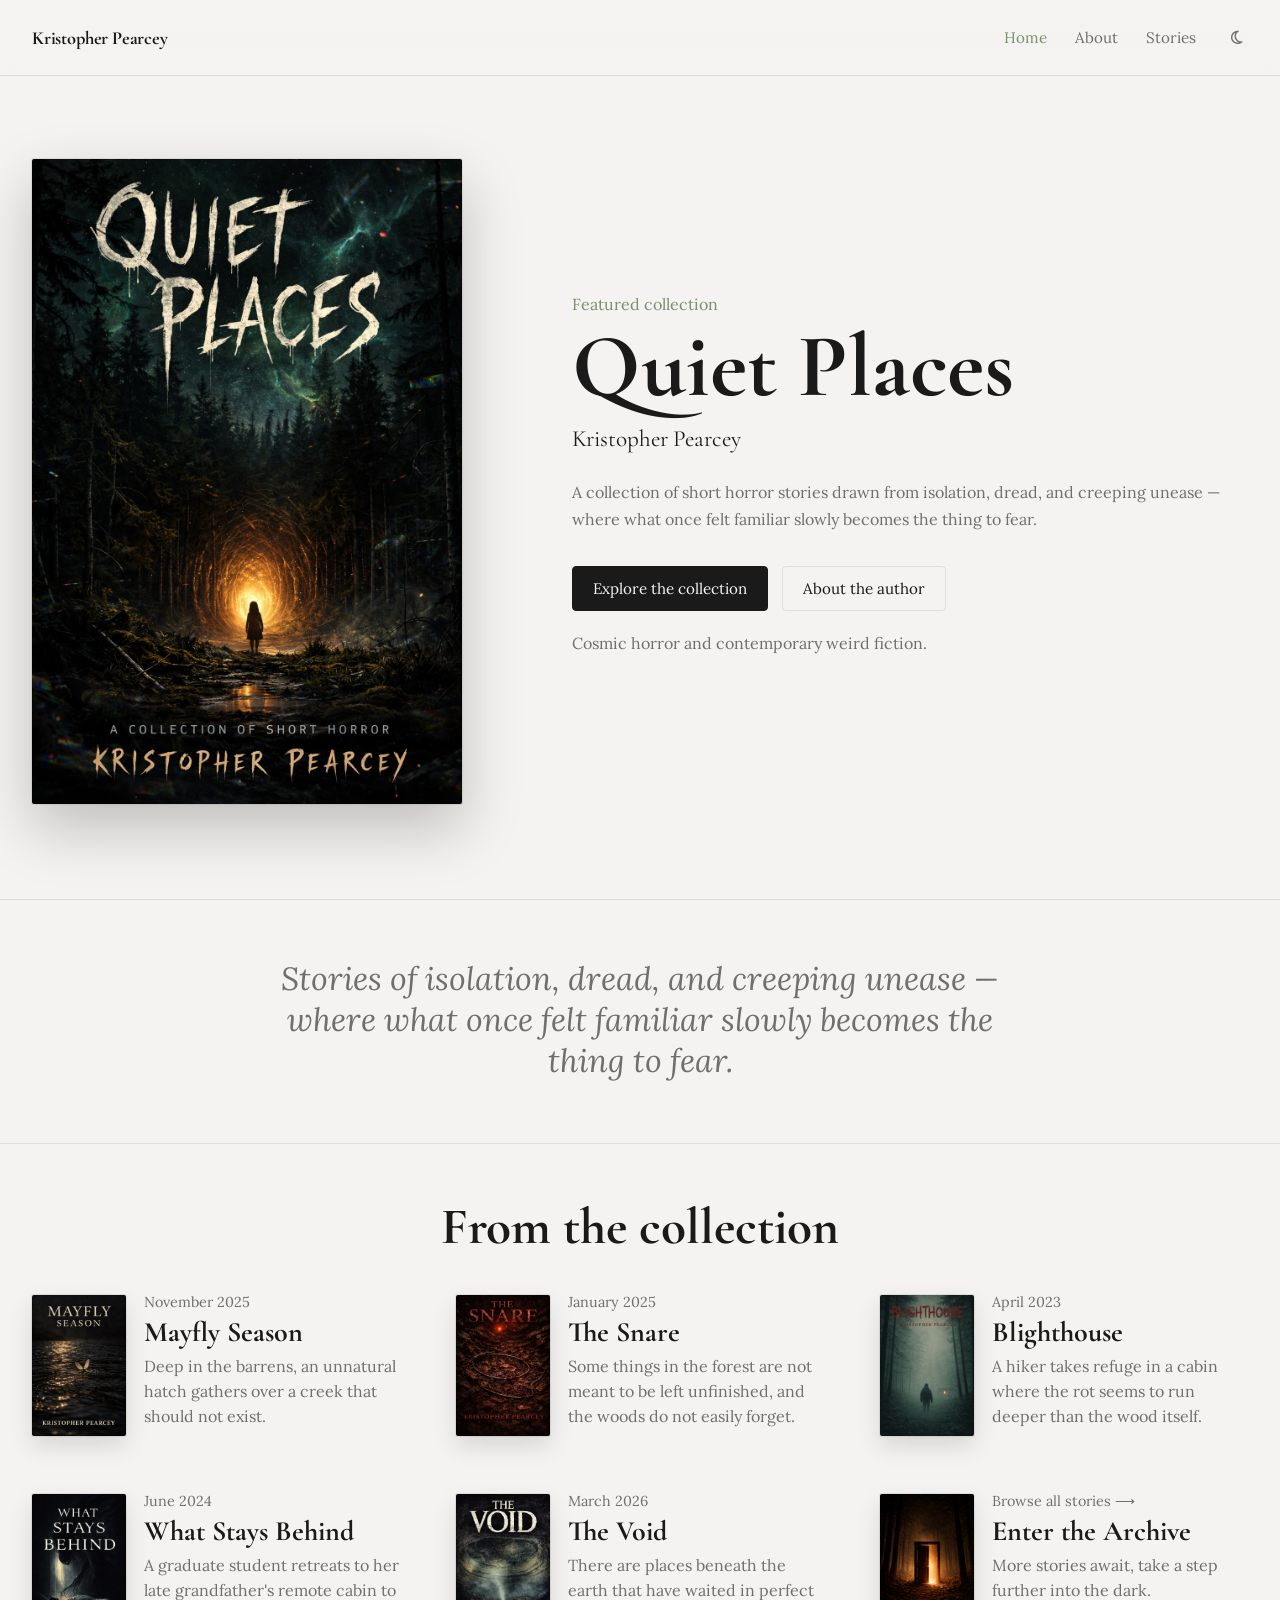
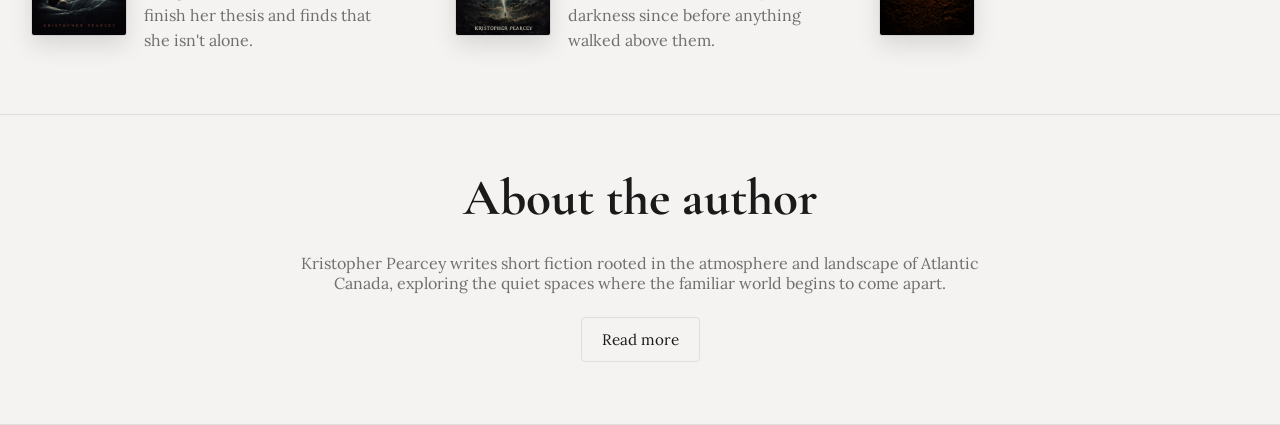
==== commit 3cb301f5: "Update index.html" ====
--- a/index.html
+++ b/index.html
@@ -57,7 +57,7 @@
             <p class="hero-book-author">Kristopher Pearcey</p>
 
             <p class="hero-book-excerpt">
-              A collection of short horror stories drawn from deep woods and quiet roads, where that once familiar feeling begins to fade.
+              A collection of short horror stories drawn from isolation, dread, and creeping unease — where what once felt familiar slowly becomes the thing to fear.
             </p>
 
             <div class="hero-actions hero-actions--book">
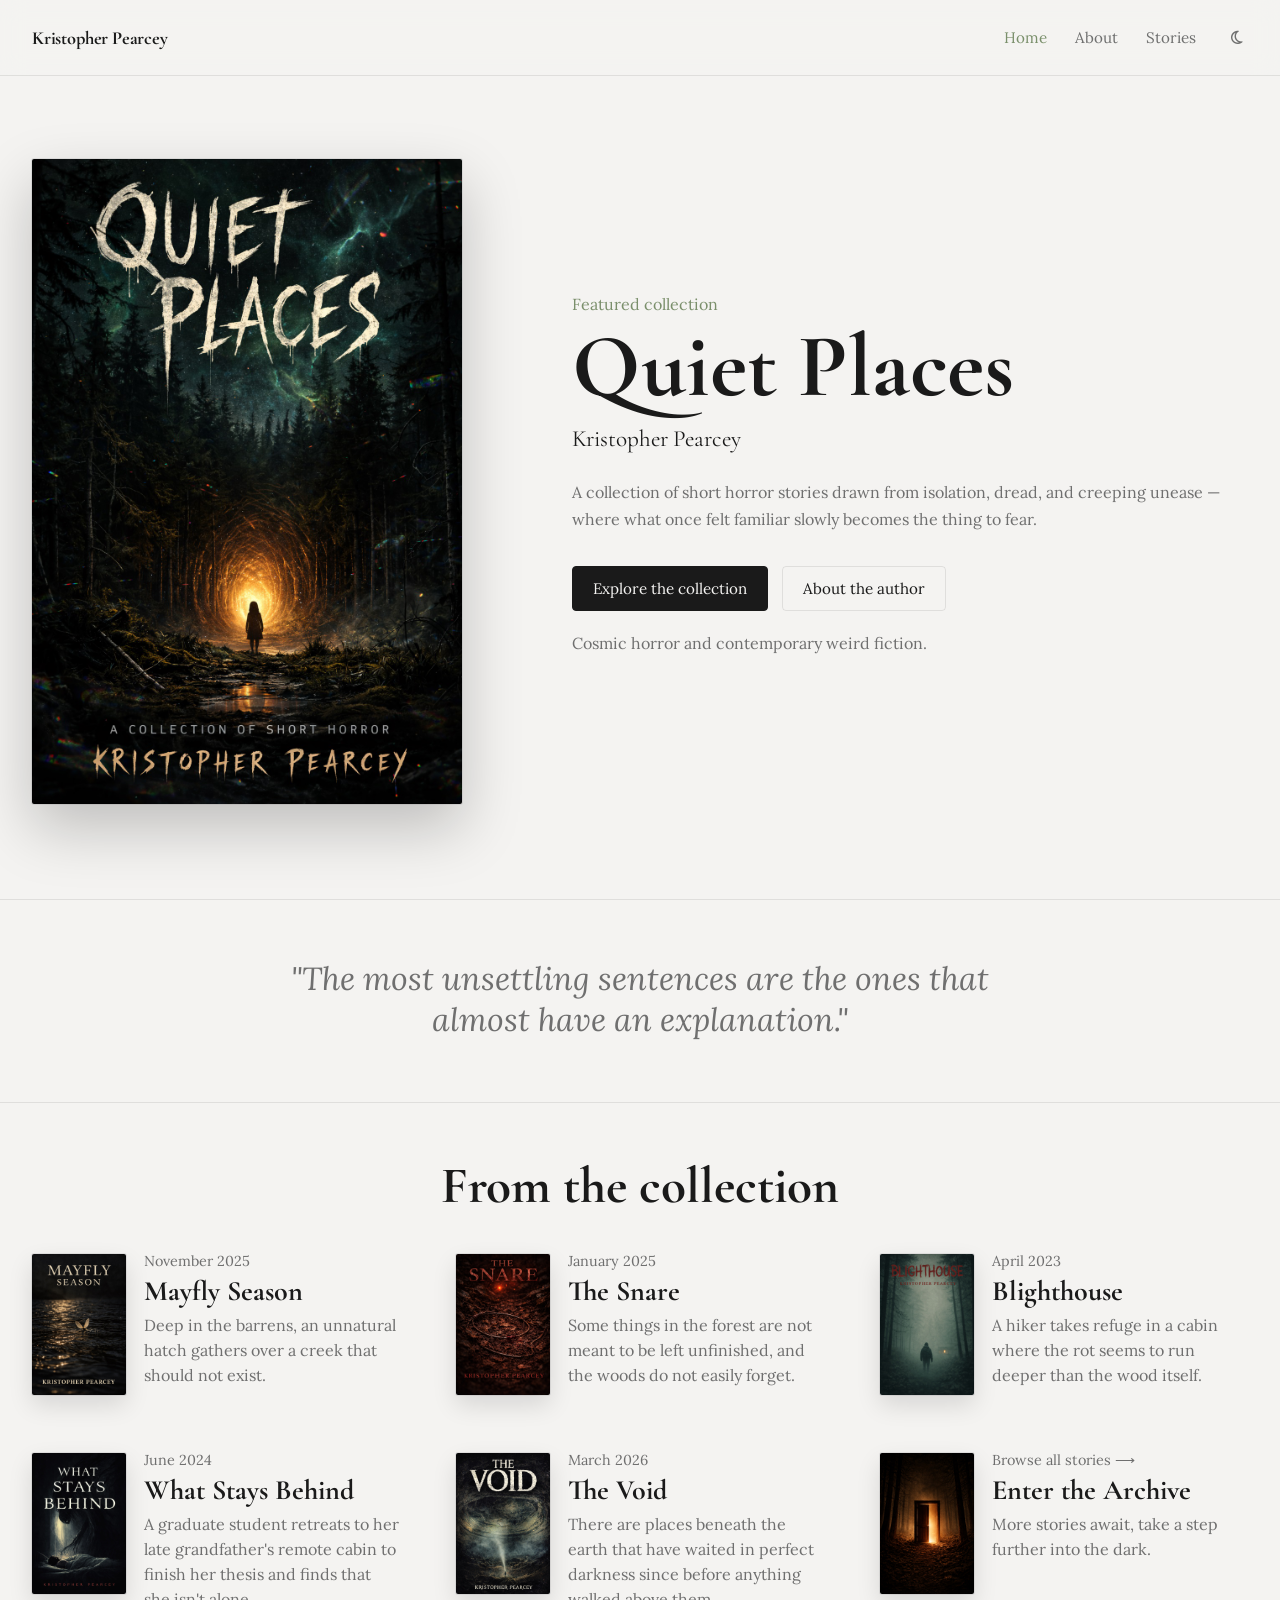
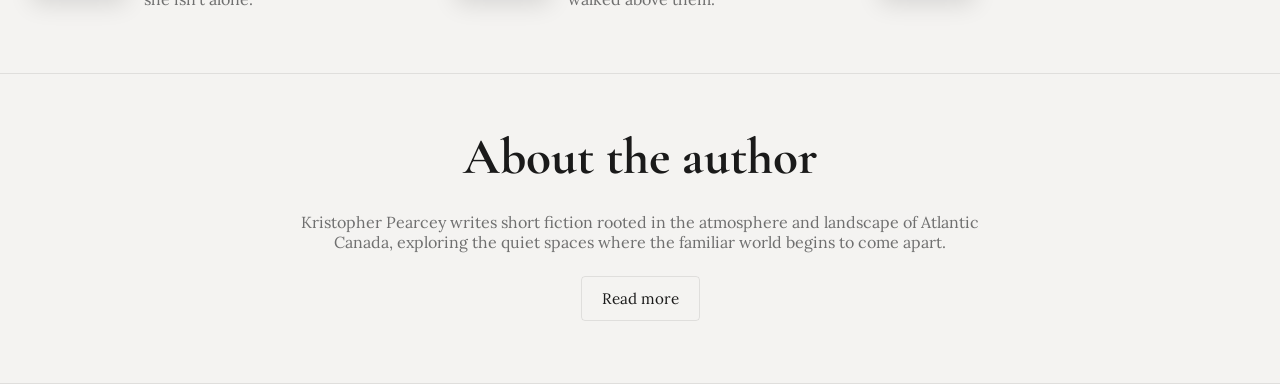
==== commit 0a975fb4: "Update index.html" ====
--- a/index.html
+++ b/index.html
@@ -76,7 +76,7 @@
     <section class="section-panel quote-section">
       <div class="site-shell narrow centered">
         <p class="featured-quote">
-          Stories of isolation, dread, and creeping unease — where what once felt familiar slowly becomes the thing to fear.
+          "The most unsettling sentences are the ones that almost have an explanation."
         </p>
       </div>
     </section>
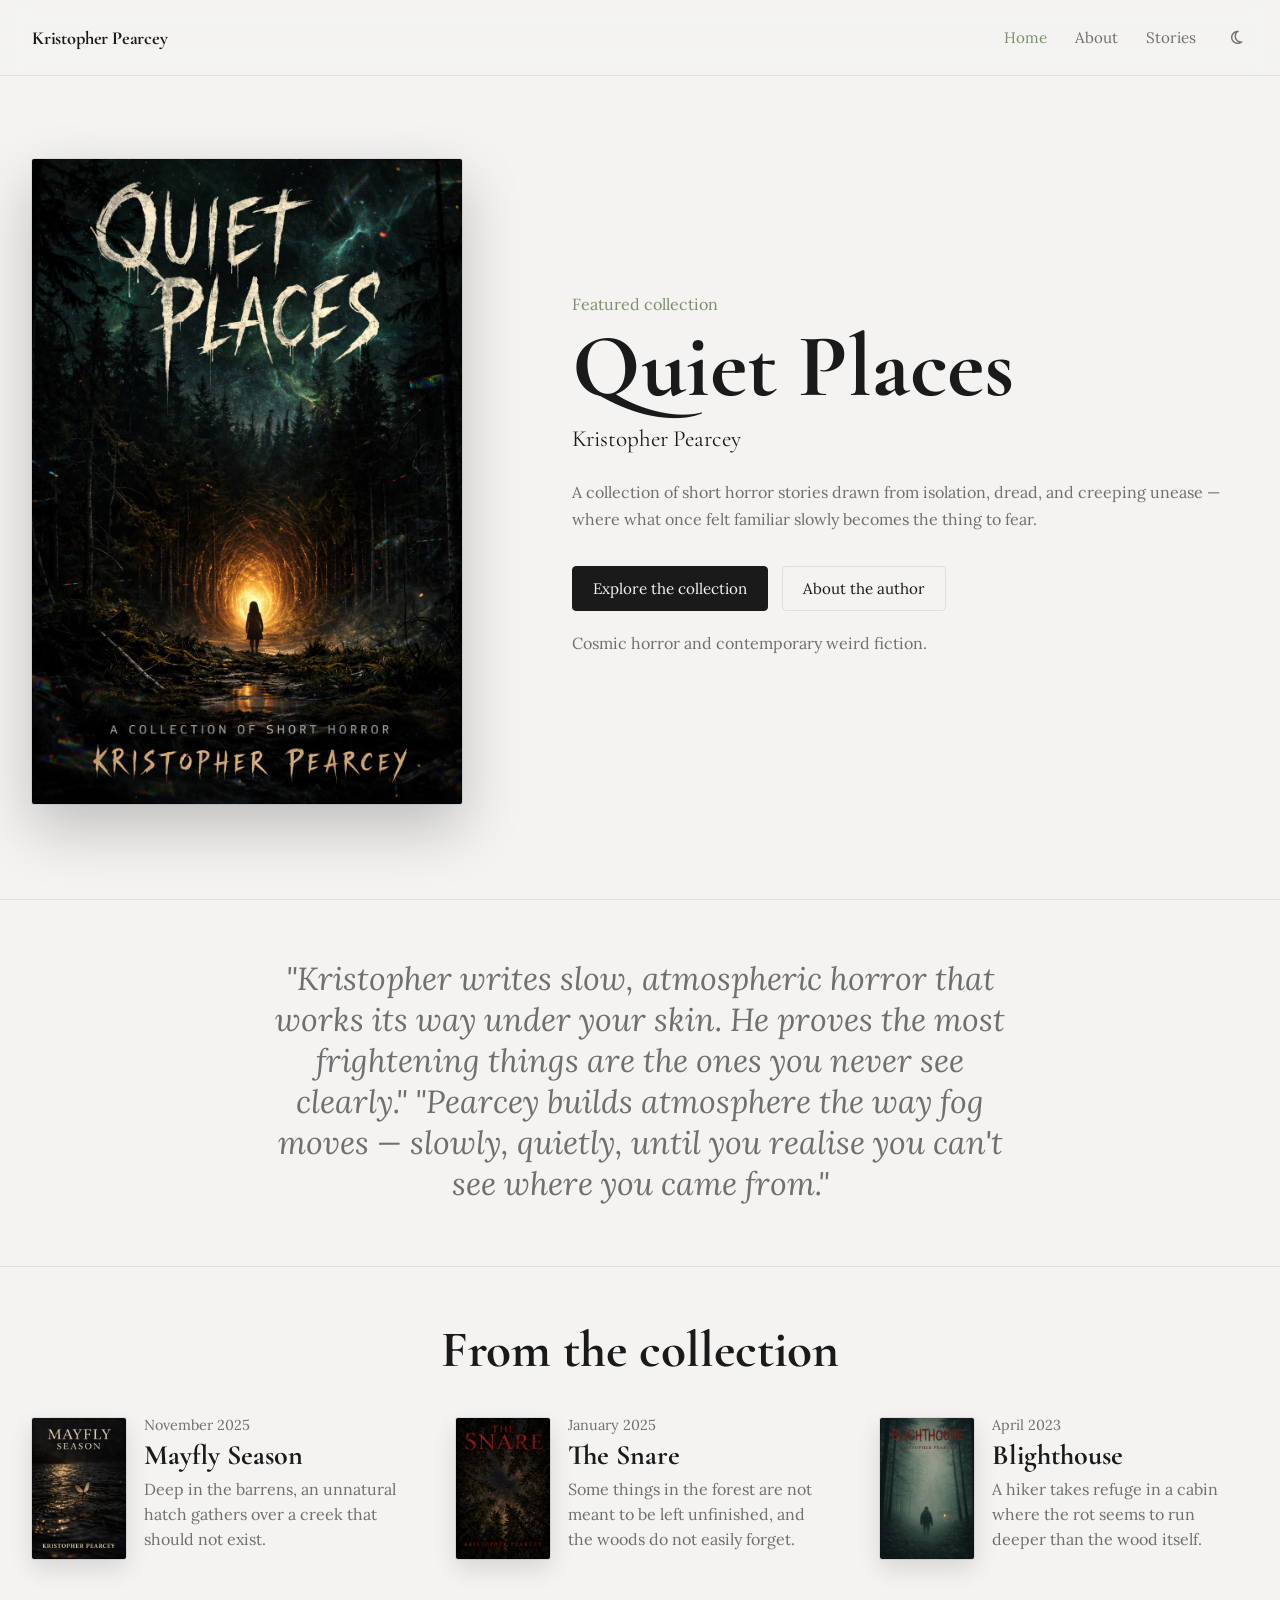
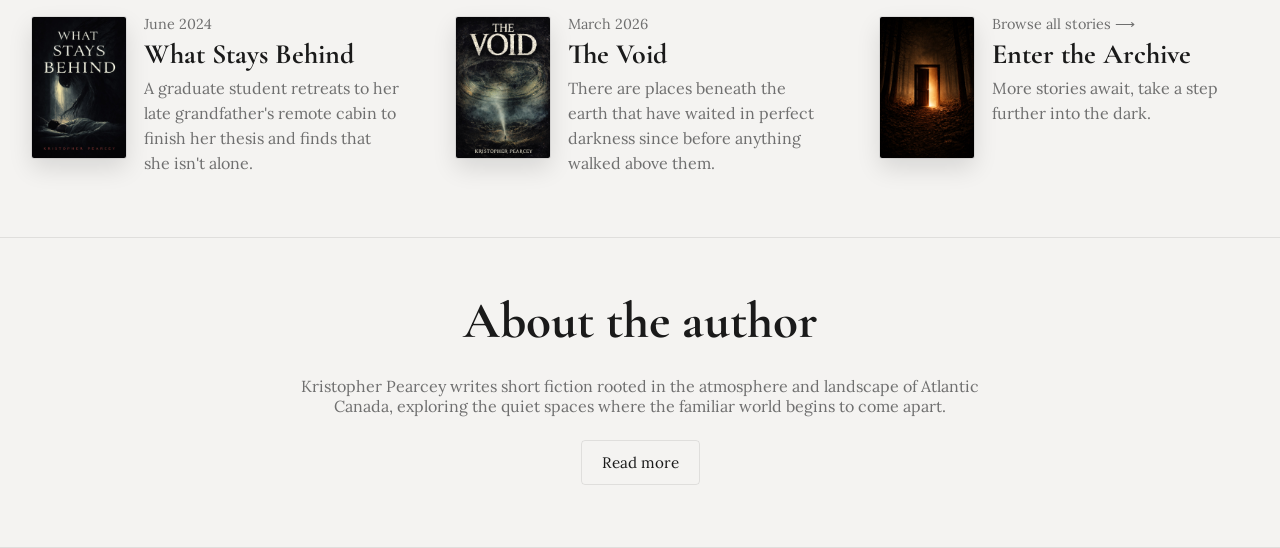
==== commit cbb2e722: "Update index.html" ====
--- a/index.html
+++ b/index.html
@@ -76,7 +76,8 @@
     <section class="section-panel quote-section">
       <div class="site-shell narrow centered">
         <p class="featured-quote">
-          "The most unsettling sentences are the ones that almost have an explanation."
+          "Kristopher writes slow, atmospheric horror that works its way under your skin. He proves the most frightening things are the ones you never see clearly."
+          "Pearcey builds atmosphere the way fog moves — slowly, quietly, until you realise you can't see where you came from."
         </p>
       </div>
     </section>
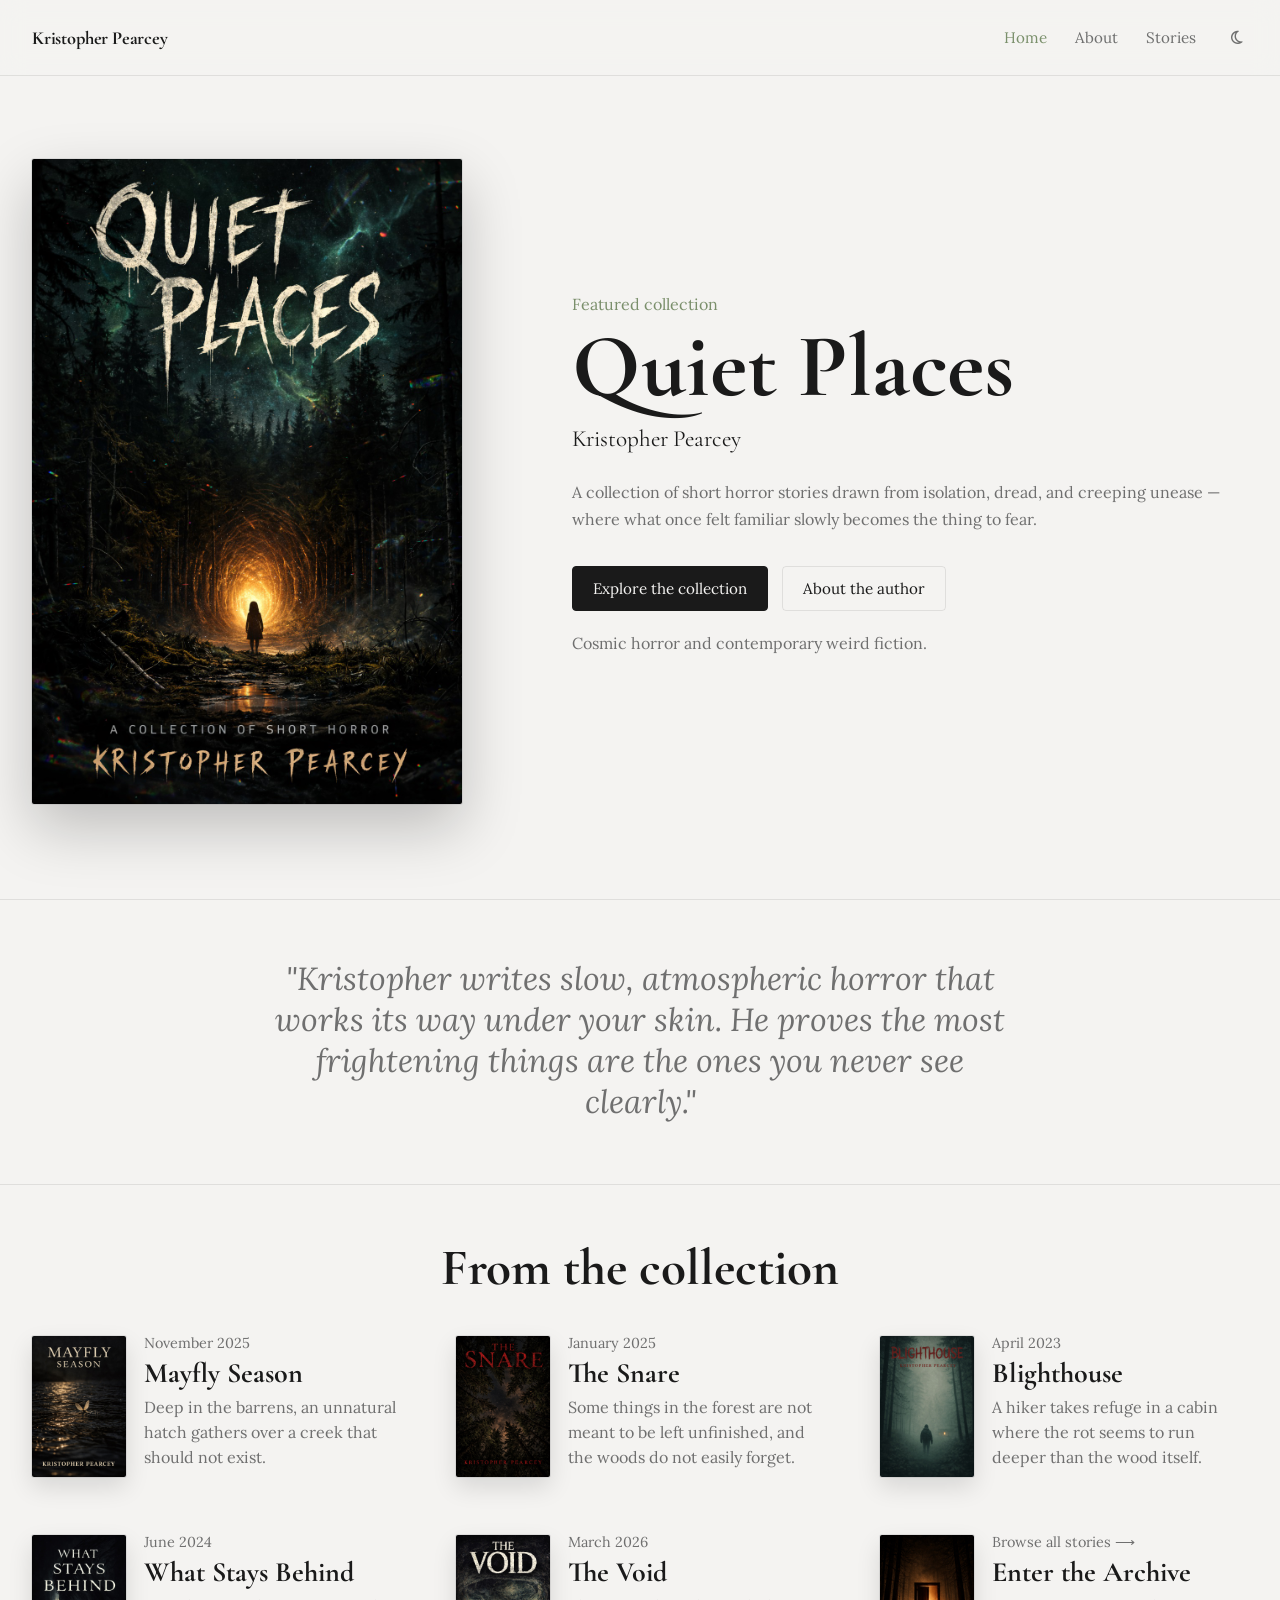
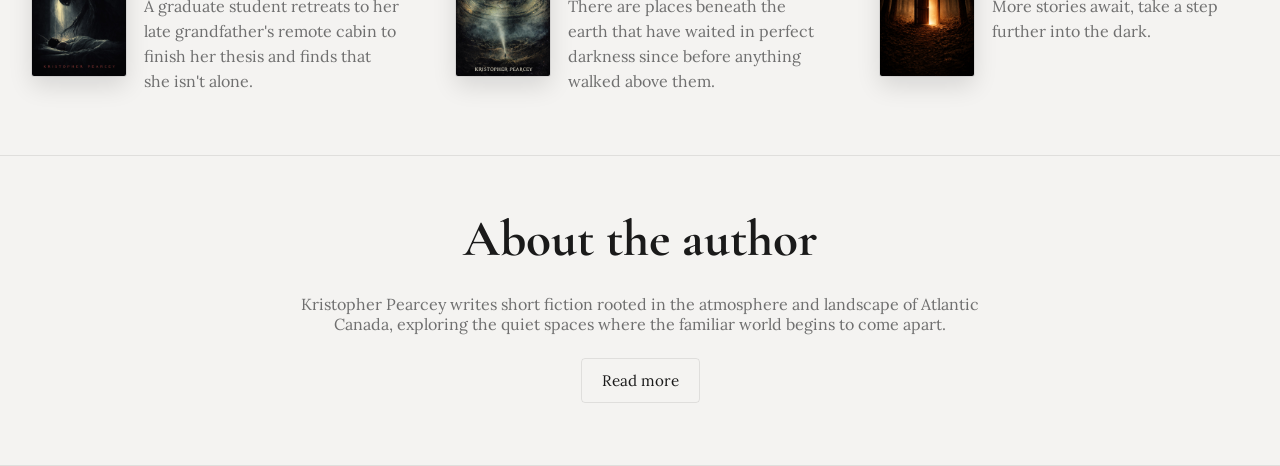
==== commit cfb4e0ca: "Update index.html" ====
--- a/index.html
+++ b/index.html
@@ -77,7 +77,6 @@
       <div class="site-shell narrow centered">
         <p class="featured-quote">
           "Kristopher writes slow, atmospheric horror that works its way under your skin. He proves the most frightening things are the ones you never see clearly."
-          "Pearcey builds atmosphere the way fog moves — slowly, quietly, until you realise you can't see where you came from."
         </p>
       </div>
     </section>
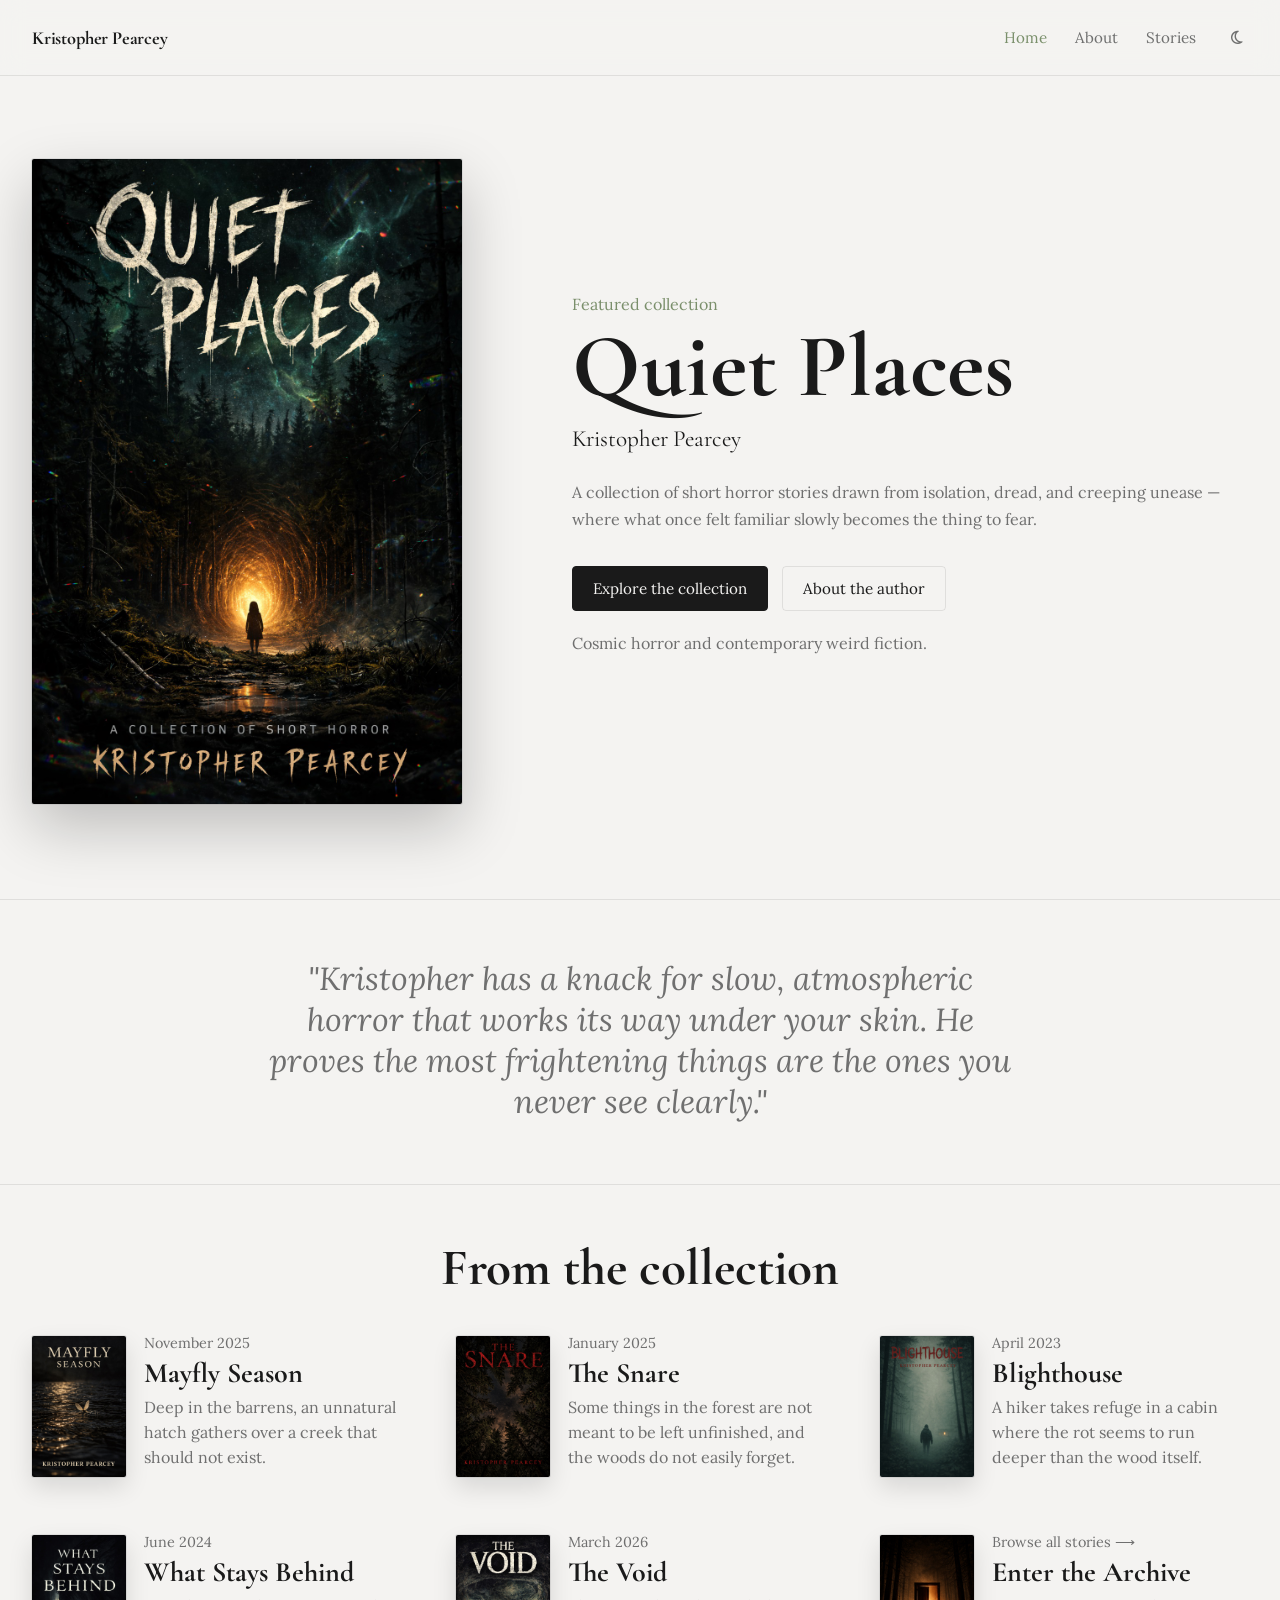
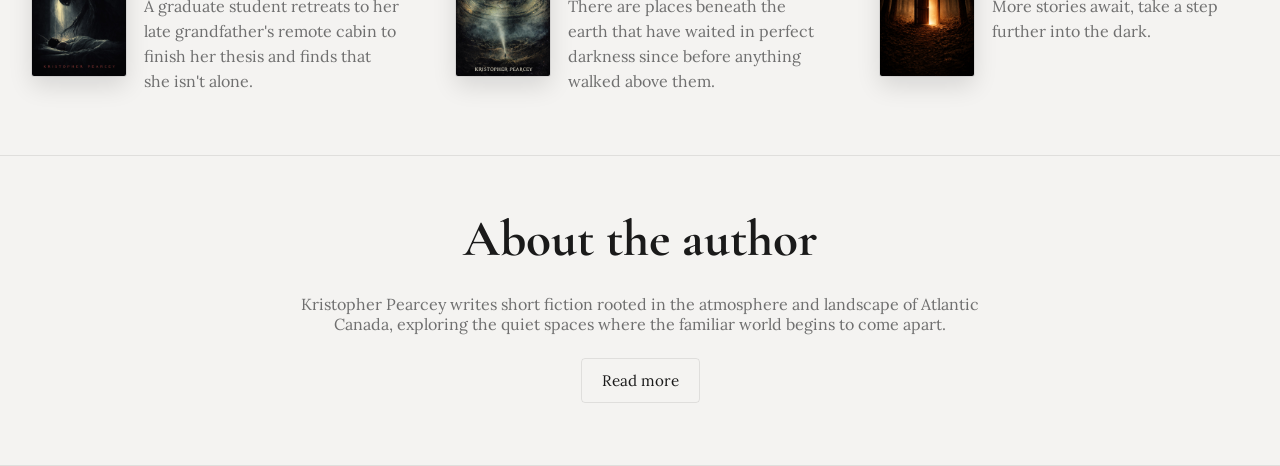
==== commit 5e9319ea: "Update index.html" ====
--- a/index.html
+++ b/index.html
@@ -76,7 +76,7 @@
     <section class="section-panel quote-section">
       <div class="site-shell narrow centered">
         <p class="featured-quote">
-          "Kristopher writes slow, atmospheric horror that works its way under your skin. He proves the most frightening things are the ones you never see clearly."
+          "Kristopher has a knack for slow, atmospheric horror that works its way under your skin. He proves the most frightening things are the ones you never see clearly."
         </p>
       </div>
     </section>
